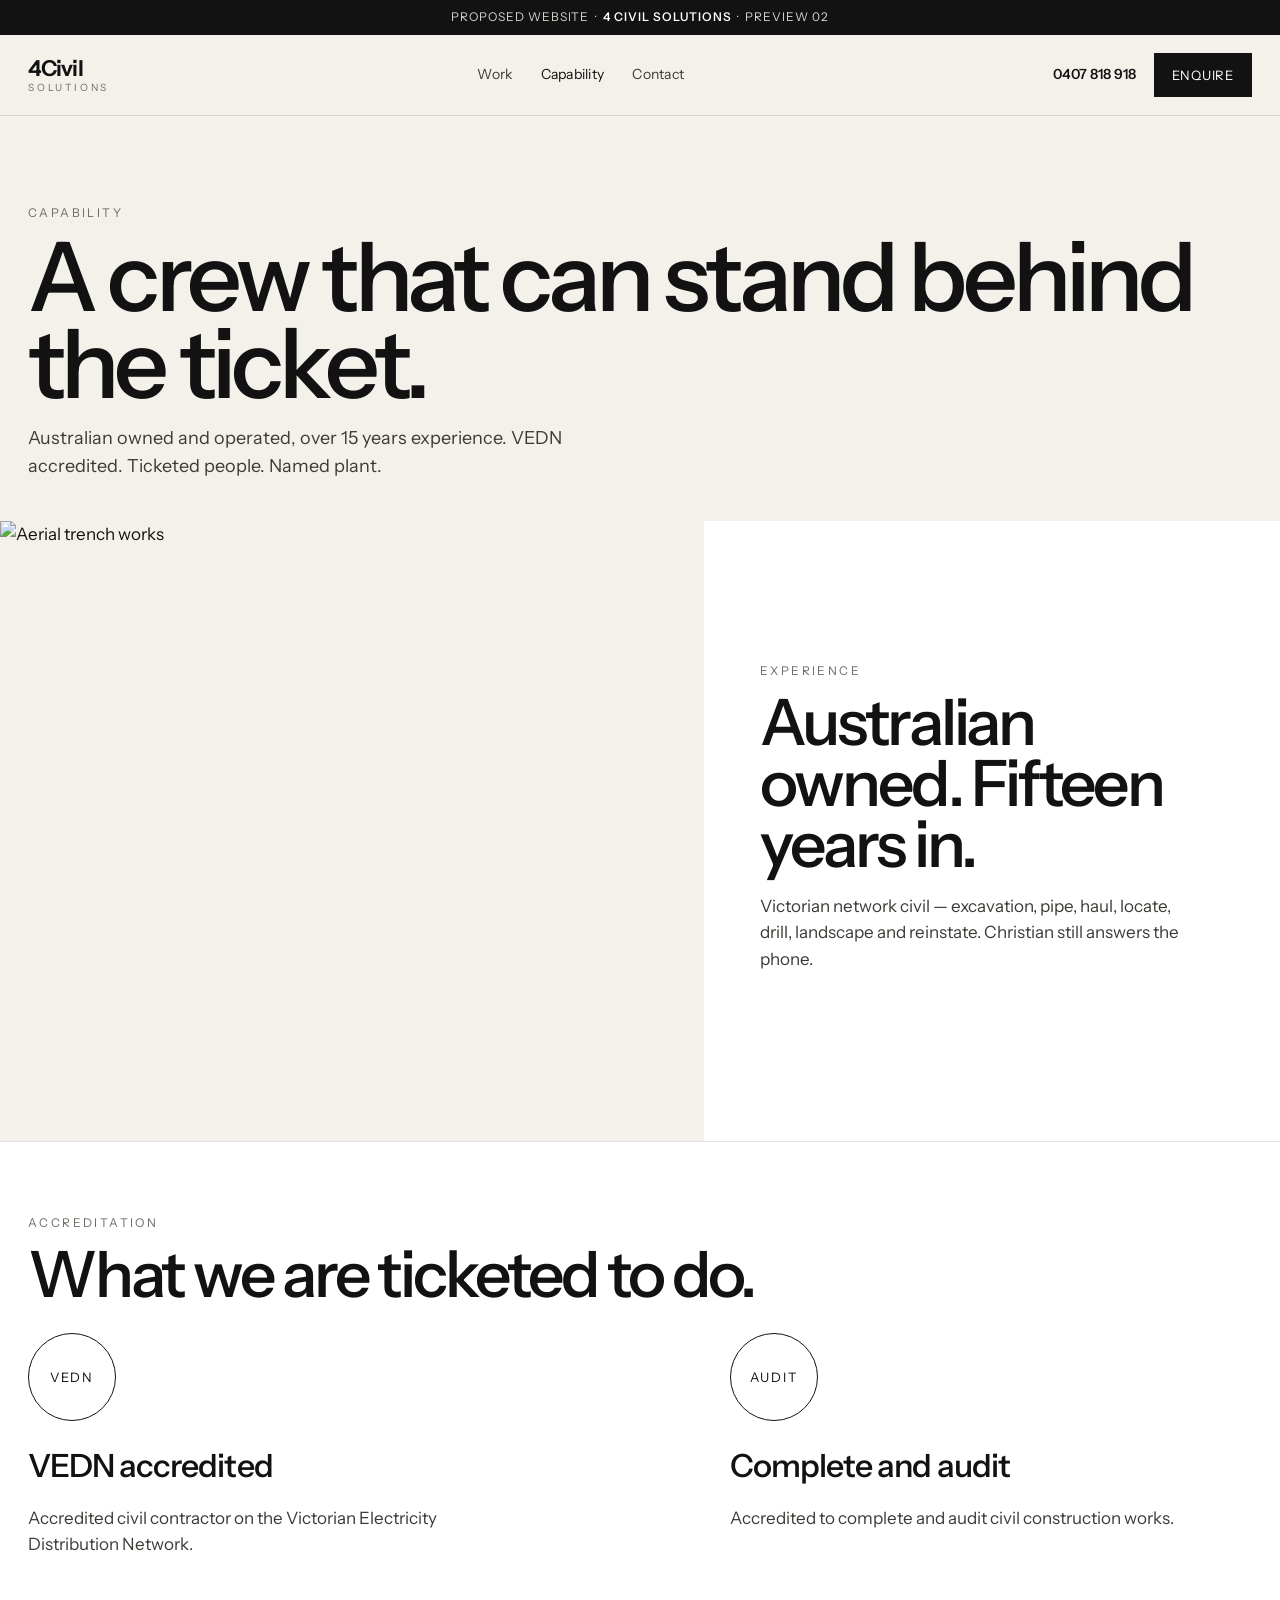
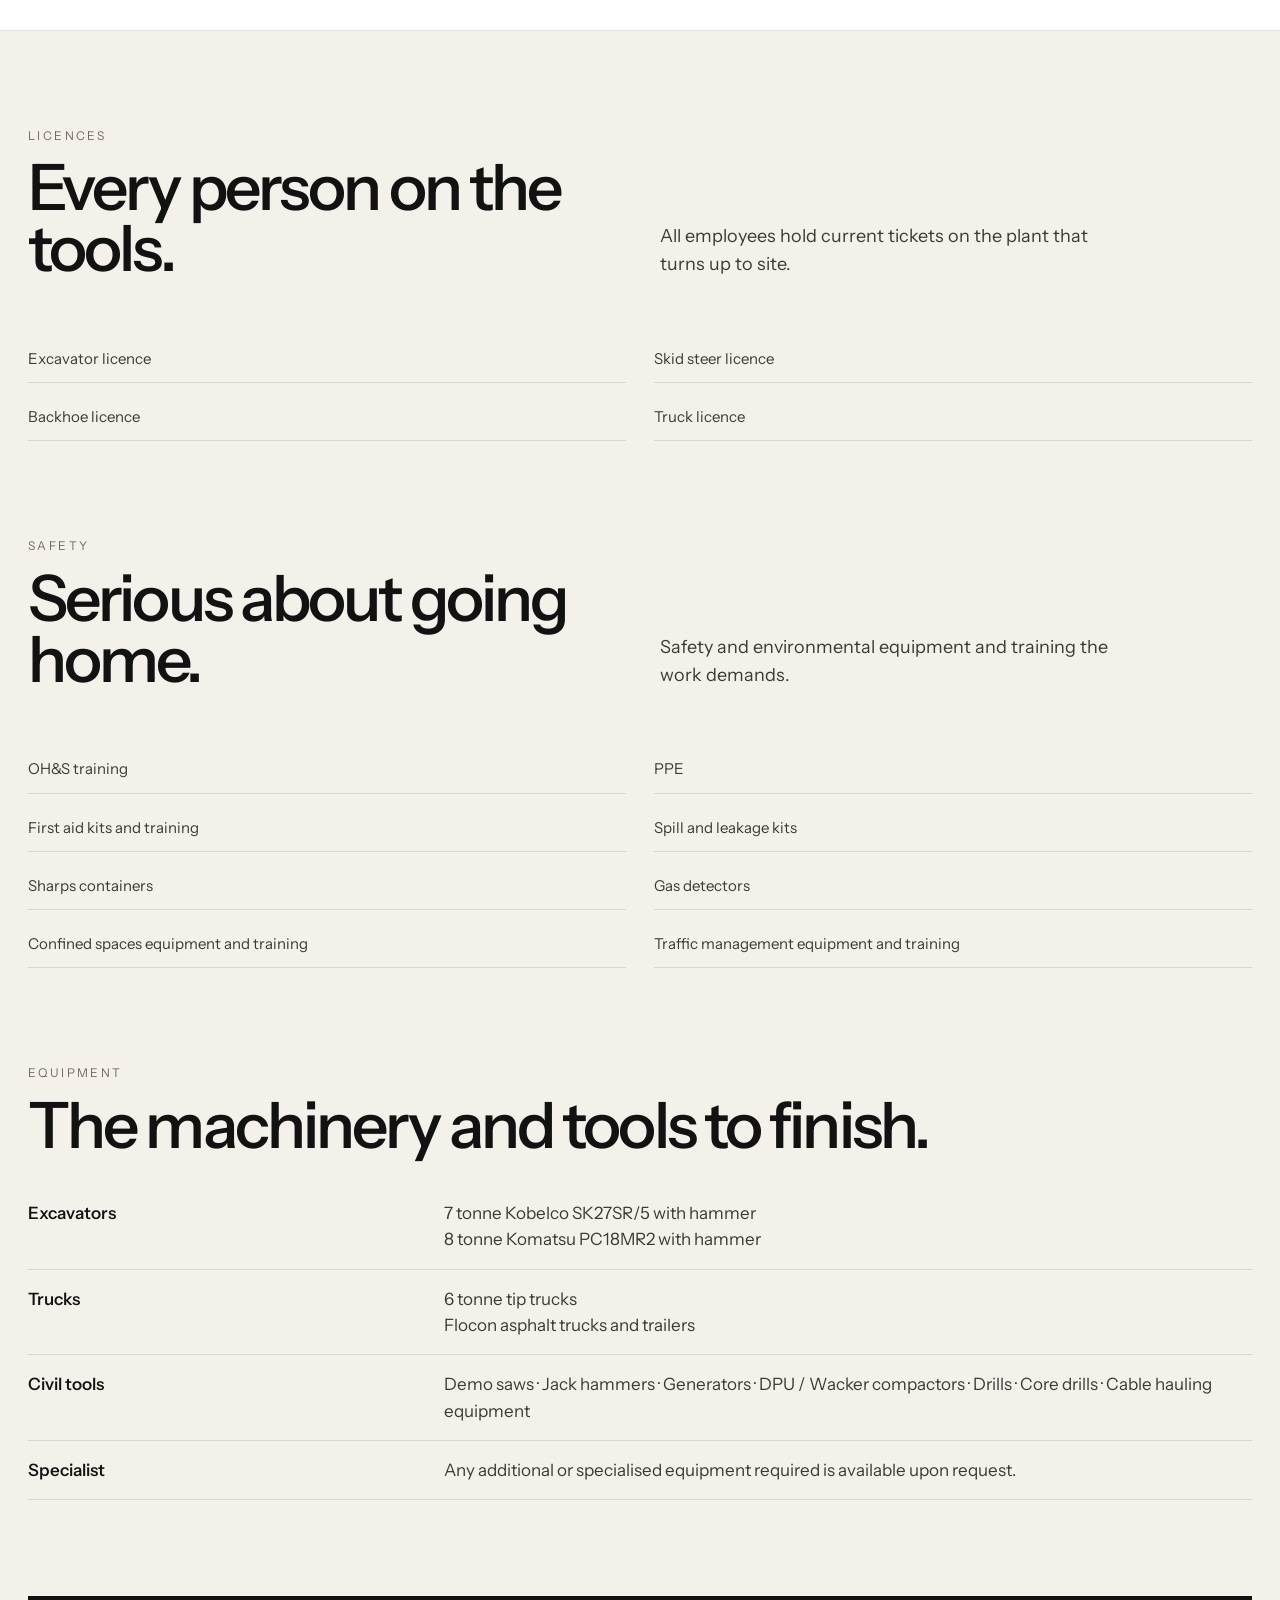
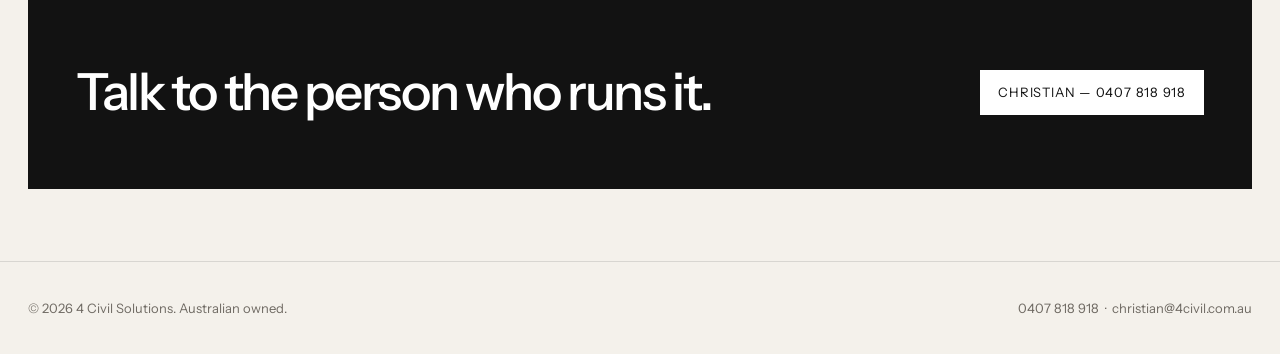
==== capability.html @ 3c49aab9 "Add capability page" ====
<!DOCTYPE html>
<html lang="en-AU">
<head>
  <meta charset="UTF-8" />
  <meta name="viewport" content="width=device-width, initial-scale=1" />
  <title>Capability — 4 Civil Solutions</title>
  <link rel="preconnect" href="https://fonts.googleapis.com" />
  <link rel="preconnect" href="https://fonts.gstatic.com" crossorigin />
  <link href="https://fonts.googleapis.com/css2?family=Instrument+Sans:wght@400;500;560;650&display=swap" rel="stylesheet" />
  <link rel="stylesheet" href="css/styles.css" />
</head>
<body data-page="capability">
  <div id="site-header"></div>
  <header class="page-hero"><div class="kicker">Capability</div><h1>A crew that can stand behind the ticket.</h1><p>Australian owned and operated, over 15 years experience. VEDN accredited. Ticketed people. Named plant.</p></header>
  <section class="split"><img src="https://litter.catbox.moe/63we0l.jpg" alt="Aerial trench works" /><div class="split-copy"><div class="kicker">Experience</div><h2>Australian owned. Fifteen years in.</h2><p>Victorian network civil — excavation, pipe, haul, locate, drill, landscape and reinstate. Christian still answers the phone.</p></div></section>
  <section class="cred-band"><div class="cred-inner"><div class="kicker">Accreditation</div><h2 style="margin-bottom:28px">What we are ticketed to do.</h2><div class="cred-grid"><div><div class="badge">VEDN</div><h3 style="font-size:32px;letter-spacing:-.03em;font-weight:540;margin-bottom:14px">VEDN accredited</h3><p style="color:var(--ink-soft);max-width:460px">Accredited civil contractor on the Victorian Electricity Distribution Network.</p></div><div><div class="badge">Audit</div><h3 style="font-size:32px;letter-spacing:-.03em;font-weight:540;margin-bottom:14px">Complete and audit</h3><p style="color:var(--ink-soft);max-width:460px">Accredited to complete and audit civil construction works.</p></div></div></div></section>
  <section class="section"><div class="section-head"><div><div class="kicker">Licences</div><h2>Every person on the tools.</h2></div><p class="lede">All employees hold current tickets on the plant that turns up to site.</p></div><ul class="tick-grid"><li>Excavator licence</li><li>Skid steer licence</li><li>Backhoe licence</li><li>Truck licence</li></ul></section>
  <section class="section" style="padding-top:0"><div class="section-head"><div><div class="kicker">Safety</div><h2>Serious about going home.</h2></div><p class="lede">Safety and environmental equipment and training the work demands.</p></div><ul class="tick-grid"><li>OH&S training</li><li>PPE</li><li>First aid kits and training</li><li>Spill and leakage kits</li><li>Sharps containers</li><li>Gas detectors</li><li>Confined spaces equipment and training</li><li>Traffic management equipment and training</li></ul></section>
  <section class="section" style="padding-top:0"><div class="kicker">Equipment</div><h2>The machinery and tools to finish.</h2><table class="plant-table"><tr><th>Excavators</th><td>7 tonne Kobelco SK27SR/5 with hammer<br />8 tonne Komatsu PC18MR2 with hammer</td></tr><tr><th>Trucks</th><td>6 tonne tip trucks<br />Flocon asphalt trucks and trailers</td></tr><tr><th>Civil tools</th><td>Demo saws · Jack hammers · Generators · DPU / Wacker compactors · Drills · Core drills · Cable hauling equipment</td></tr><tr><th>Specialist</th><td>Any additional or specialised equipment required is available upon request.</td></tr></table></section>
  <section class="cta-band"><h2>Talk to the person who runs it.</h2><a class="btn" href="contact.html">Christian — 0407 818 918</a></section>
  <div id="site-footer"></div>
  <script src="js/site.js"></script>
</body>
</html>
---- css/styles.css ----
:root{--paper:#f4f1eb;--paper-2:#ebe6dd;--ink:#121212;--ink-soft:#3d3a36;--muted:#6f6a63;--line:rgba(18,18,18,.12);--white:#fff;--accent:#c45c26;--max:1180px;--wide:1440px}*{box-sizing:border-box;margin:0;padding:0}html{scroll-behavior:smooth}body{font-family:Instrument Sans,Helvetica Neue,Arial,sans-serif;background:var(--paper);color:var(--ink);line-height:1.55;font-size:17px;-webkit-font-smoothing:antialiased}img{max-width:100%;display:block}a{color:inherit;text-decoration:none}button,input,textarea,select{font:inherit}.preview-bar{background:var(--ink);color:#d7d2cb;font-size:12px;letter-spacing:.08em;text-transform:uppercase;text-align:center;padding:8px 16px}.preview-bar strong{color:var(--white);font-weight:560}.site-header{position:sticky;top:0;z-index:50;background:rgba(244,241,235,.92);backdrop-filter:blur(14px);border-bottom:1px solid var(--line)}.header-inner{max-width:var(--wide);margin:0 auto;padding:18px 28px;display:flex;align-items:center;justify-content:space-between;gap:24px}.wordmark{display:flex;flex-direction:column;line-height:.9}.wordmark .brand{font-weight:650;letter-spacing:-.04em;font-size:22px}.wordmark .sub{font-size:10px;letter-spacing:.28em;text-transform:uppercase;color:var(--muted);margin-top:5px}.nav{display:flex;align-items:center;gap:28px}.nav a{font-size:14px;letter-spacing:.02em;color:var(--ink-soft)}.nav a:hover,.nav a.active{color:var(--ink)}.header-actions{display:flex;align-items:center;gap:18px}.phone{font-size:14px;font-weight:560}.btn{display:inline-flex;align-items:center;justify-content:center;padding:12px 18px;background:var(--ink);color:var(--white);border:0;cursor:pointer;font-size:13px;letter-spacing:.06em;text-transform:uppercase}.btn:hover{background:#2a2a2a}.btn-ghost{background:transparent;color:var(--ink);border:1px solid var(--ink)}.btn-ghost:hover{background:var(--ink);color:var(--white)}.menu-toggle{display:none;background:0;border:0;width:36px;height:36px;cursor:pointer}.menu-toggle span{display:block;height:1.5px;background:var(--ink);margin:7px 0}.hero{position:relative;min-height:86vh;display:grid;place-items:end start;overflow:hidden}.hero img{position:absolute;inset:0;width:100%;height:100%;object-fit:cover}.hero::after{content:"";position:absolute;inset:0;background:linear-gradient(180deg,rgba(0,0,0,.18),rgba(0,0,0,.45))}.hero-copy{position:relative;z-index:2;padding:0 48px 64px;max-width:980px;color:var(--white)}.eyebrow{font-size:12px;letter-spacing:.22em;text-transform:uppercase;margin-bottom:16px;color:rgba(255,255,255,.78)}.hero h1{font-size:clamp(56px,9vw,128px);font-weight:560;letter-spacing:-.055em;line-height:.88}.hero p{margin-top:22px;max-width:520px;font-size:18px;color:rgba(255,255,255,.88)}.stats{display:grid;grid-template-columns:repeat(4,1fr);border-bottom:1px solid var(--line)}.stat{padding:28px 24px;border-right:1px solid var(--line)}.stat:last-child{border-right:0}.stat b{display:block;font-size:22px;letter-spacing:-.03em;font-weight:600}.stat span{display:block;margin-top:6px;color:var(--muted);font-size:13px}.section{padding:96px 28px;max-width:var(--wide);margin:0 auto}.section-head{display:grid;grid-template-columns:1fr 1fr;gap:40px;margin-bottom:56px;align-items:end}.kicker{font-size:12px;letter-spacing:.2em;text-transform:uppercase;color:var(--muted);margin-bottom:12px}h2{font-size:clamp(36px,5vw,64px);letter-spacing:-.045em;font-weight:540;line-height:.95}.lede{color:var(--ink-soft);font-size:18px;max-width:460px}.split{display:grid;grid-template-columns:1.1fr .9fr;min-height:620px}.split img{width:100%;height:100%;object-fit:cover}.split-copy{padding:72px 56px;display:flex;flex-direction:column;justify-content:center;background:var(--white)}.split-copy p{color:var(--ink-soft);margin:18px 0 28px;max-width:440px}.work-grid{display:grid;grid-template-columns:1.4fr 1fr;gap:16px}.card{position:relative;overflow:hidden;min-height:340px}.card.tall{min-height:700px;grid-row:span 2}.card img{width:100%;height:100%;object-fit:cover}.card figcaption{position:absolute;left:20px;bottom:18px;color:var(--white);text-shadow:0 1px 12px rgba(0,0,0,.45)}.card figcaption b{display:block;font-size:20px;letter-spacing:-.03em;font-weight:540}.card figcaption span{font-size:13px;opacity:.86}.trust{display:grid;grid-template-columns:repeat(4,1fr);gap:12px}.trust article{border-top:1px solid var(--ink);padding-top:16px}.trust h3{font-size:18px;font-weight:560;letter-spacing:-.02em}.trust p{color:var(--muted);font-size:14px;margin-top:8px}.cred-band{background:var(--white);border-top:1px solid var(--line);border-bottom:1px solid var(--line)}.cred-inner{max-width:var(--wide);margin:0 auto;padding:72px 28px}.cred-grid{display:grid;grid-template-columns:1.1fr .9fr;gap:64px}.badge{display:inline-flex;align-items:center;justify-content:center;width:88px;height:88px;border:1px solid var(--ink);border-radius:50%;font-size:13px;letter-spacing:.14em;text-transform:uppercase;margin-bottom:20px}.tick-grid{display:grid;grid-template-columns:1fr 1fr;gap:10px 28px;margin-top:28px}.tick-grid li{list-style:none;padding:12px 0;border-bottom:1px solid var(--line);color:var(--ink-soft);font-size:15px}.jobs{display:grid;grid-template-columns:repeat(4,1fr);gap:1px;background:var(--line);border:1px solid var(--line)}.jobs article{background:var(--paper);padding:28px 24px 32px;min-height:180px}.jobs b{display:block;font-size:13px;letter-spacing:.16em;text-transform:uppercase;color:var(--muted);margin-bottom:12px;font-weight:500}.jobs h3{font-size:22px;letter-spacing:-.03em;font-weight:540}.jobs p{color:var(--muted);font-size:15px;margin-top:10px}.plant-table{width:100%;border-collapse:collapse;margin-top:28px}.plant-table th,.plant-table td{text-align:left;padding:16px 0;border-bottom:1px solid var(--line);vertical-align:top}.plant-table th{width:34%;font-weight:560}.plant-table td{color:var(--ink-soft)}.cta-band{margin:0 28px 72px;background:var(--ink);color:var(--white);padding:72px 48px;display:flex;justify-content:space-between;align-items:center;gap:32px}.cta-band h2{font-size:clamp(32px,4vw,52px)}.cta-band .btn{background:var(--white);color:var(--ink)}.page-hero{padding:88px 28px 40px;max-width:var(--wide);margin:0 auto}.page-hero h1{font-size:clamp(48px,8vw,96px);letter-spacing:-.05em;font-weight:540;line-height:.9}.page-hero p{margin-top:18px;max-width:560px;color:var(--ink-soft);font-size:18px}.service-detail{display:grid;grid-template-columns:.9fr 1.1fr;gap:48px;padding:56px 28px;max-width:var(--wide);margin:0 auto;align-items:center;border-top:1px solid var(--line)}.service-detail.reverse{grid-template-columns:1.1fr .9fr}.service-detail.reverse .copy{order:-1}.service-detail img{width:100%;height:420px;object-fit:cover}.service-detail h2{font-size:42px}.service-detail ul{margin-top:18px;color:var(--ink-soft);padding-left:18px}.service-detail li{margin:6px 0}.contact-grid{display:grid;grid-template-columns:.8fr 1.2fr;gap:48px;max-width:var(--wide);margin:0 auto;padding:20px 28px 96px}.contact-card{background:var(--white);padding:32px}.contact-card h2{font-size:28px;margin-bottom:8px}.contact-card a{display:block;font-size:22px;letter-spacing:-.03em;margin:10px 0}.contact-card p{color:var(--muted);margin-top:16px}form{display:grid;gap:14px}label{font-size:13px;color:var(--muted)}input,textarea{width:100%;border:0;border-bottom:1px solid var(--line);background:transparent;padding:10px 0;outline:0}input:focus,textarea:focus{border-bottom-color:var(--ink)}textarea{min-height:120px;resize:vertical}.form-row{display:grid;grid-template-columns:1fr 1fr;gap:16px}.form-note{color:var(--muted);font-size:13px}.site-footer{border-top:1px solid var(--line);padding:36px 28px;display:flex;justify-content:space-between;gap:24px;max-width:var(--wide);margin:0 auto;color:var(--muted);font-size:13px}@media(max-width:900px){.nav,.phone{display:none}.nav.open{display:flex;flex-direction:column;position:absolute;top:100%;left:0;right:0;background:var(--paper);padding:20px 28px 28px;border-bottom:1px solid var(--line);align-items:flex-start}.menu-toggle{display:block}.stats,.split,.work-grid,.trust,.section-head,.service-detail,.service-detail.reverse,.contact-grid,.form-row,.cred-grid,.tick-grid,.jobs{grid-template-columns:1fr}.split.reverse img,.service-detail.reverse .copy{order:0}.card.tall{min-height:380px;grid-row:auto}.hero-copy{padding:0 22px 40px}.cta-band{flex-direction:column;align-items:flex-start;margin:0 16px 48px;padding:40px 24px}.split-copy{padding:36px 24px}.section{padding:64px 20px}}
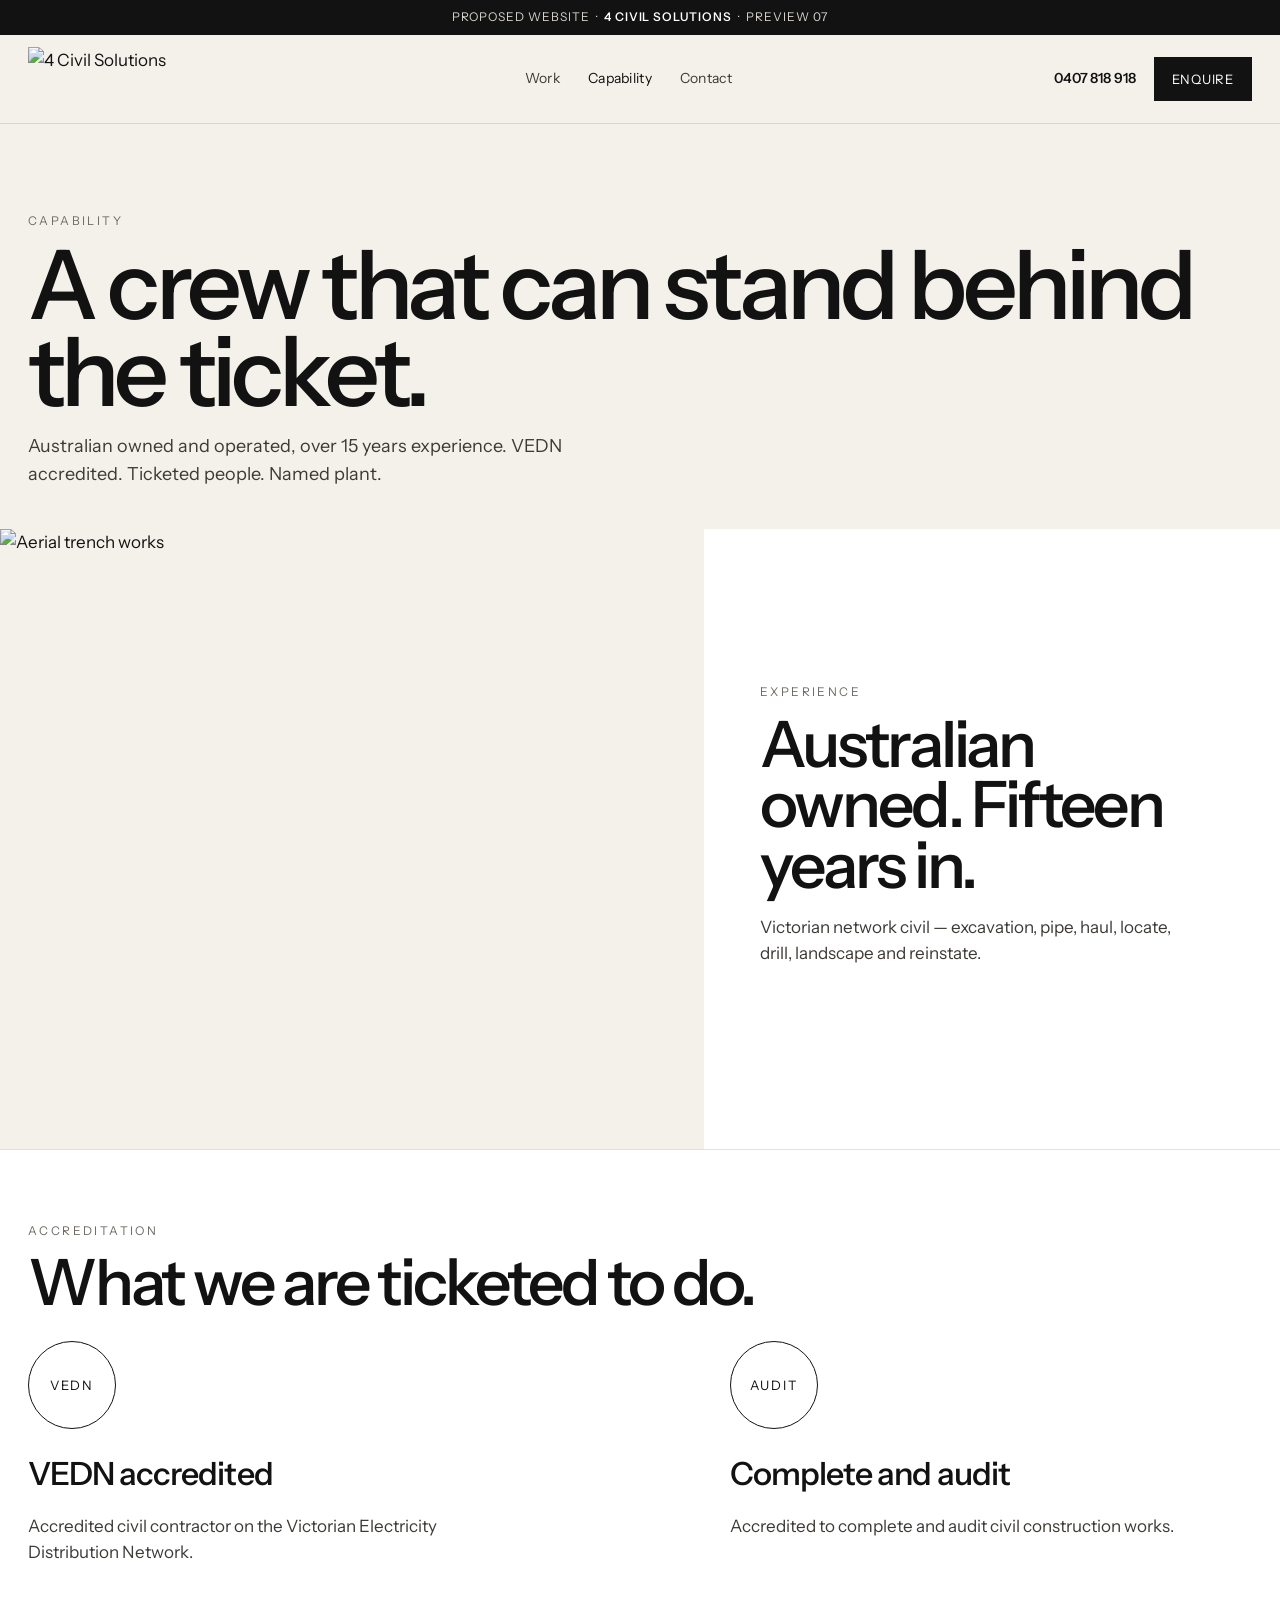
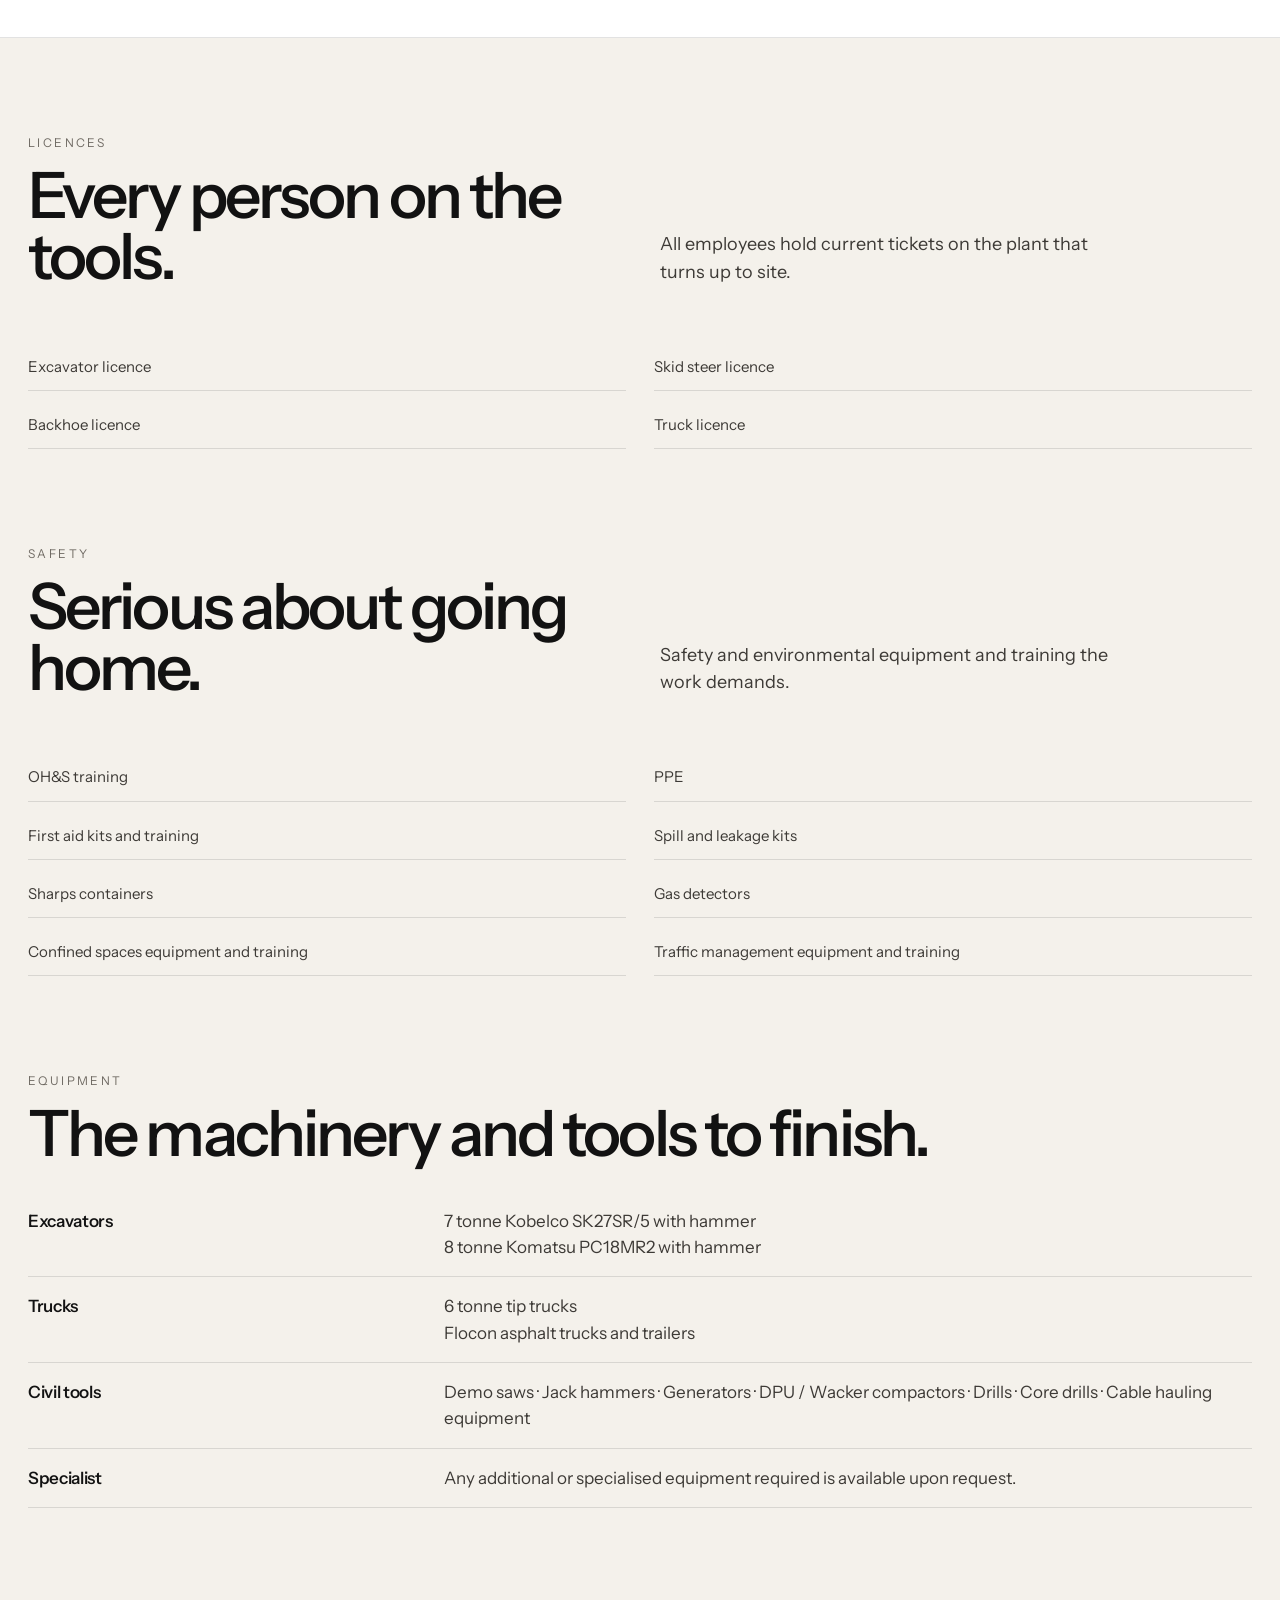
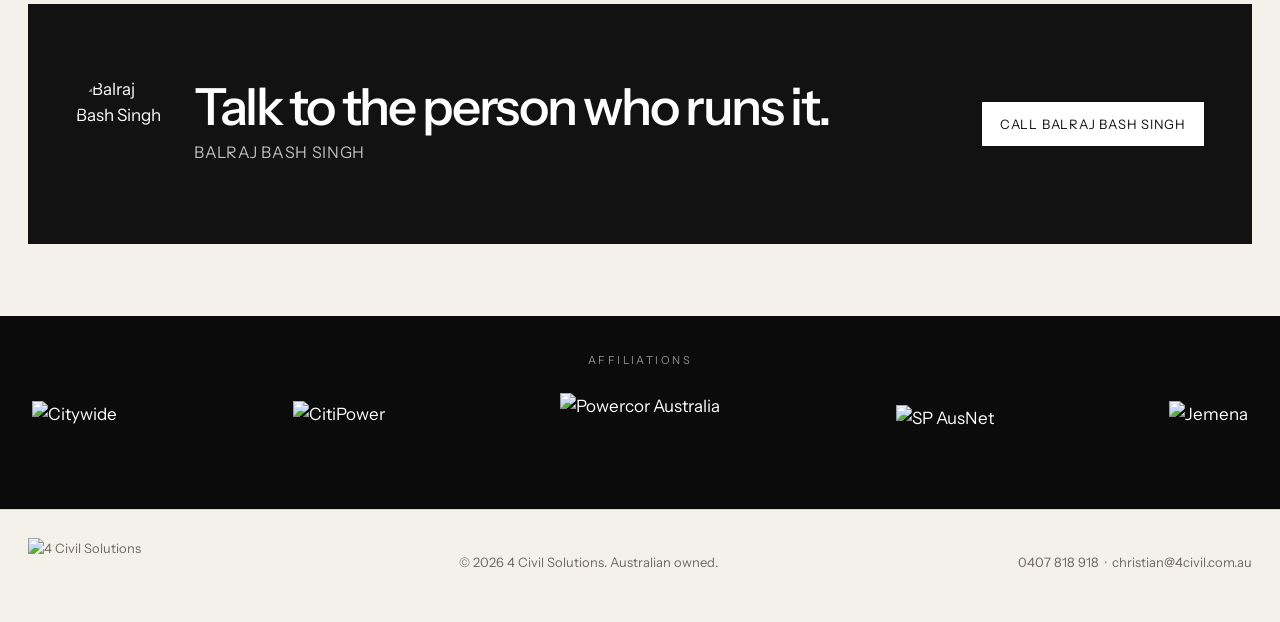
==== commit ad92480a: "Preview 07: CTA Call Balraj Bash Singh with photo" ====
--- a/capability.html
+++ b/capability.html
@@ -7,18 +7,27 @@
   <link rel="preconnect" href="https://fonts.googleapis.com" />
   <link rel="preconnect" href="https://fonts.gstatic.com" crossorigin />
   <link href="https://fonts.googleapis.com/css2?family=Instrument+Sans:wght@400;500;560;650&display=swap" rel="stylesheet" />
-  <link rel="stylesheet" href="css/styles.css" />
+  <link rel="stylesheet" href="css/styles.css?v=07" />
 </head>
 <body data-page="capability">
   <div id="site-header"></div>
   <header class="page-hero"><div class="kicker">Capability</div><h1>A crew that can stand behind the ticket.</h1><p>Australian owned and operated, over 15 years experience. VEDN accredited. Ticketed people. Named plant.</p></header>
-  <section class="split"><img src="https://litter.catbox.moe/63we0l.jpg" alt="Aerial trench works" /><div class="split-copy"><div class="kicker">Experience</div><h2>Australian owned. Fifteen years in.</h2><p>Victorian network civil — excavation, pipe, haul, locate, drill, landscape and reinstate. Christian still answers the phone.</p></div></section>
+  <section class="split"><img src="https://litter.catbox.moe/63we0l.jpg" alt="Aerial trench works" /><div class="split-copy"><div class="kicker">Experience</div><h2>Australian owned. Fifteen years in.</h2><p>Victorian network civil — excavation, pipe, haul, locate, drill, landscape and reinstate.</p></div></section>
   <section class="cred-band"><div class="cred-inner"><div class="kicker">Accreditation</div><h2 style="margin-bottom:28px">What we are ticketed to do.</h2><div class="cred-grid"><div><div class="badge">VEDN</div><h3 style="font-size:32px;letter-spacing:-.03em;font-weight:540;margin-bottom:14px">VEDN accredited</h3><p style="color:var(--ink-soft);max-width:460px">Accredited civil contractor on the Victorian Electricity Distribution Network.</p></div><div><div class="badge">Audit</div><h3 style="font-size:32px;letter-spacing:-.03em;font-weight:540;margin-bottom:14px">Complete and audit</h3><p style="color:var(--ink-soft);max-width:460px">Accredited to complete and audit civil construction works.</p></div></div></div></section>
   <section class="section"><div class="section-head"><div><div class="kicker">Licences</div><h2>Every person on the tools.</h2></div><p class="lede">All employees hold current tickets on the plant that turns up to site.</p></div><ul class="tick-grid"><li>Excavator licence</li><li>Skid steer licence</li><li>Backhoe licence</li><li>Truck licence</li></ul></section>
   <section class="section" style="padding-top:0"><div class="section-head"><div><div class="kicker">Safety</div><h2>Serious about going home.</h2></div><p class="lede">Safety and environmental equipment and training the work demands.</p></div><ul class="tick-grid"><li>OH&S training</li><li>PPE</li><li>First aid kits and training</li><li>Spill and leakage kits</li><li>Sharps containers</li><li>Gas detectors</li><li>Confined spaces equipment and training</li><li>Traffic management equipment and training</li></ul></section>
   <section class="section" style="padding-top:0"><div class="kicker">Equipment</div><h2>The machinery and tools to finish.</h2><table class="plant-table"><tr><th>Excavators</th><td>7 tonne Kobelco SK27SR/5 with hammer<br />8 tonne Komatsu PC18MR2 with hammer</td></tr><tr><th>Trucks</th><td>6 tonne tip trucks<br />Flocon asphalt trucks and trailers</td></tr><tr><th>Civil tools</th><td>Demo saws · Jack hammers · Generators · DPU / Wacker compactors · Drills · Core drills · Cable hauling equipment</td></tr><tr><th>Specialist</th><td>Any additional or specialised equipment required is available upon request.</td></tr></table></section>
-  <section class="cta-band"><h2>Talk to the person who runs it.</h2><a class="btn" href="contact.html">Christian — 0407 818 918</a></section>
+  <section class="cta-band">
+    <div class="cta-person" style="display:flex;align-items:center;gap:22px">
+      <img src="https://litter.catbox.moe/wrd696.jpg" alt="Balraj Bash Singh" width="160" height="160" style="width:96px;height:96px;object-fit:cover;border-radius:50%;flex:0 0 auto" />
+      <div>
+        <h2>Talk to the person who runs it.</h2>
+        <p style="margin-top:8px;font-size:16px;letter-spacing:.04em;text-transform:uppercase;color:rgba(255,255,255,.72)">Balraj Bash Singh</p>
+      </div>
+    </div>
+    <a class="btn" href="tel:+61407818918">Call Balraj Bash Singh</a>
+  </section>
   <div id="site-footer"></div>
-  <script src="js/site.js"></script>
+  <script src="js/site.js?v=07"></script>
 </body>
 </html>
--- a/css/styles.css
+++ b/css/styles.css
@@ -1 +1,527 @@
-:root{--paper:#f4f1eb;--paper-2:#ebe6dd;--ink:#121212;--ink-soft:#3d3a36;--muted:#6f6a63;--line:rgba(18,18,18,.12);--white:#fff;--accent:#c45c26;--max:1180px;--wide:1440px}*{box-sizing:border-box;margin:0;padding:0}html{scroll-behavior:smooth}body{font-family:Instrument Sans,Helvetica Neue,Arial,sans-serif;background:var(--paper);color:var(--ink);line-height:1.55;font-size:17px;-webkit-font-smoothing:antialiased}img{max-width:100%;display:block}a{color:inherit;text-decoration:none}button,input,textarea,select{font:inherit}.preview-bar{background:var(--ink);color:#d7d2cb;font-size:12px;letter-spacing:.08em;text-transform:uppercase;text-align:center;padding:8px 16px}.preview-bar strong{color:var(--white);font-weight:560}.site-header{position:sticky;top:0;z-index:50;background:rgba(244,241,235,.92);backdrop-filter:blur(14px);border-bottom:1px solid var(--line)}.header-inner{max-width:var(--wide);margin:0 auto;padding:18px 28px;display:flex;align-items:center;justify-content:space-between;gap:24px}.wordmark{display:flex;flex-direction:column;line-height:.9}.wordmark .brand{font-weight:650;letter-spacing:-.04em;font-size:22px}.wordmark .sub{font-size:10px;letter-spacing:.28em;text-transform:uppercase;color:var(--muted);margin-top:5px}.nav{display:flex;align-items:center;gap:28px}.nav a{font-size:14px;letter-spacing:.02em;color:var(--ink-soft)}.nav a:hover,.nav a.active{color:var(--ink)}.header-actions{display:flex;align-items:center;gap:18px}.phone{font-size:14px;font-weight:560}.btn{display:inline-flex;align-items:center;justify-content:center;padding:12px 18px;background:var(--ink);color:var(--white);border:0;cursor:pointer;font-size:13px;letter-spacing:.06em;text-transform:uppercase}.btn:hover{background:#2a2a2a}.btn-ghost{background:transparent;color:var(--ink);border:1px solid var(--ink)}.btn-ghost:hover{background:var(--ink);color:var(--white)}.menu-toggle{display:none;background:0;border:0;width:36px;height:36px;cursor:pointer}.menu-toggle span{display:block;height:1.5px;background:var(--ink);margin:7px 0}.hero{position:relative;min-height:86vh;display:grid;place-items:end start;overflow:hidden}.hero img{position:absolute;inset:0;width:100%;height:100%;object-fit:cover}.hero::after{content:"";position:absolute;inset:0;background:linear-gradient(180deg,rgba(0,0,0,.18),rgba(0,0,0,.45))}.hero-copy{position:relative;z-index:2;padding:0 48px 64px;max-width:980px;color:var(--white)}.eyebrow{font-size:12px;letter-spacing:.22em;text-transform:uppercase;margin-bottom:16px;color:rgba(255,255,255,.78)}.hero h1{font-size:clamp(56px,9vw,128px);font-weight:560;letter-spacing:-.055em;line-height:.88}.hero p{margin-top:22px;max-width:520px;font-size:18px;color:rgba(255,255,255,.88)}.stats{display:grid;grid-template-columns:repeat(4,1fr);border-bottom:1px solid var(--line)}.stat{padding:28px 24px;border-right:1px solid var(--line)}.stat:last-child{border-right:0}.stat b{display:block;font-size:22px;letter-spacing:-.03em;font-weight:600}.stat span{display:block;margin-top:6px;color:var(--muted);font-size:13px}.section{padding:96px 28px;max-width:var(--wide);margin:0 auto}.section-head{display:grid;grid-template-columns:1fr 1fr;gap:40px;margin-bottom:56px;align-items:end}.kicker{font-size:12px;letter-spacing:.2em;text-transform:uppercase;color:var(--muted);margin-bottom:12px}h2{font-size:clamp(36px,5vw,64px);letter-spacing:-.045em;font-weight:540;line-height:.95}.lede{color:var(--ink-soft);font-size:18px;max-width:460px}.split{display:grid;grid-template-columns:1.1fr .9fr;min-height:620px}.split img{width:100%;height:100%;object-fit:cover}.split-copy{padding:72px 56px;display:flex;flex-direction:column;justify-content:center;background:var(--white)}.split-copy p{color:var(--ink-soft);margin:18px 0 28px;max-width:440px}.work-grid{display:grid;grid-template-columns:1.4fr 1fr;gap:16px}.card{position:relative;overflow:hidden;min-height:340px}.card.tall{min-height:700px;grid-row:span 2}.card img{width:100%;height:100%;object-fit:cover}.card figcaption{position:absolute;left:20px;bottom:18px;color:var(--white);text-shadow:0 1px 12px rgba(0,0,0,.45)}.card figcaption b{display:block;font-size:20px;letter-spacing:-.03em;font-weight:540}.card figcaption span{font-size:13px;opacity:.86}.trust{display:grid;grid-template-columns:repeat(4,1fr);gap:12px}.trust article{border-top:1px solid var(--ink);padding-top:16px}.trust h3{font-size:18px;font-weight:560;letter-spacing:-.02em}.trust p{color:var(--muted);font-size:14px;margin-top:8px}.cred-band{background:var(--white);border-top:1px solid var(--line);border-bottom:1px solid var(--line)}.cred-inner{max-width:var(--wide);margin:0 auto;padding:72px 28px}.cred-grid{display:grid;grid-template-columns:1.1fr .9fr;gap:64px}.badge{display:inline-flex;align-items:center;justify-content:center;width:88px;height:88px;border:1px solid var(--ink);border-radius:50%;font-size:13px;letter-spacing:.14em;text-transform:uppercase;margin-bottom:20px}.tick-grid{display:grid;grid-template-columns:1fr 1fr;gap:10px 28px;margin-top:28px}.tick-grid li{list-style:none;padding:12px 0;border-bottom:1px solid var(--line);color:var(--ink-soft);font-size:15px}.jobs{display:grid;grid-template-columns:repeat(4,1fr);gap:1px;background:var(--line);border:1px solid var(--line)}.jobs article{background:var(--paper);padding:28px 24px 32px;min-height:180px}.jobs b{display:block;font-size:13px;letter-spacing:.16em;text-transform:uppercase;color:var(--muted);margin-bottom:12px;font-weight:500}.jobs h3{font-size:22px;letter-spacing:-.03em;font-weight:540}.jobs p{color:var(--muted);font-size:15px;margin-top:10px}.plant-table{width:100%;border-collapse:collapse;margin-top:28px}.plant-table th,.plant-table td{text-align:left;padding:16px 0;border-bottom:1px solid var(--line);vertical-align:top}.plant-table th{width:34%;font-weight:560}.plant-table td{color:var(--ink-soft)}.cta-band{margin:0 28px 72px;background:var(--ink);color:var(--white);padding:72px 48px;display:flex;justify-content:space-between;align-items:center;gap:32px}.cta-band h2{font-size:clamp(32px,4vw,52px)}.cta-band .btn{background:var(--white);color:var(--ink)}.page-hero{padding:88px 28px 40px;max-width:var(--wide);margin:0 auto}.page-hero h1{font-size:clamp(48px,8vw,96px);letter-spacing:-.05em;font-weight:540;line-height:.9}.page-hero p{margin-top:18px;max-width:560px;color:var(--ink-soft);font-size:18px}.service-detail{display:grid;grid-template-columns:.9fr 1.1fr;gap:48px;padding:56px 28px;max-width:var(--wide);margin:0 auto;align-items:center;border-top:1px solid var(--line)}.service-detail.reverse{grid-template-columns:1.1fr .9fr}.service-detail.reverse .copy{order:-1}.service-detail img{width:100%;height:420px;object-fit:cover}.service-detail h2{font-size:42px}.service-detail ul{margin-top:18px;color:var(--ink-soft);padding-left:18px}.service-detail li{margin:6px 0}.contact-grid{display:grid;grid-template-columns:.8fr 1.2fr;gap:48px;max-width:var(--wide);margin:0 auto;padding:20px 28px 96px}.contact-card{background:var(--white);padding:32px}.contact-card h2{font-size:28px;margin-bottom:8px}.contact-card a{display:block;font-size:22px;letter-spacing:-.03em;margin:10px 0}.contact-card p{color:var(--muted);margin-top:16px}form{display:grid;gap:14px}label{font-size:13px;color:var(--muted)}input,textarea{width:100%;border:0;border-bottom:1px solid var(--line);background:transparent;padding:10px 0;outline:0}input:focus,textarea:focus{border-bottom-color:var(--ink)}textarea{min-height:120px;resize:vertical}.form-row{display:grid;grid-template-columns:1fr 1fr;gap:16px}.form-note{color:var(--muted);font-size:13px}.site-footer{border-top:1px solid var(--line);padding:36px 28px;display:flex;justify-content:space-between;gap:24px;max-width:var(--wide);margin:0 auto;color:var(--muted);font-size:13px}@media(max-width:900px){.nav,.phone{display:none}.nav.open{display:flex;flex-direction:column;position:absolute;top:100%;left:0;right:0;background:var(--paper);padding:20px 28px 28px;border-bottom:1px solid var(--line);align-items:flex-start}.menu-toggle{display:block}.stats,.split,.work-grid,.trust,.section-head,.service-detail,.service-detail.reverse,.contact-grid,.form-row,.cred-grid,.tick-grid,.jobs{grid-template-columns:1fr}.split.reverse img,.service-detail.reverse .copy{order:0}.card.tall{min-height:380px;grid-row:auto}.hero-copy{padding:0 22px 40px}.cta-band{flex-direction:column;align-items:flex-start;margin:0 16px 48px;padding:40px 24px}.split-copy{padding:36px 24px}.section{padding:64px 20px}}+:root {
+  --paper: #f4f1eb;
+  --paper-2: #ebe6dd;
+  --ink: #121212;
+  --ink-soft: #3d3a36;
+  --muted: #6f6a63;
+  --line: rgba(18, 18, 18, 0.12);
+  --white: #ffffff;
+  --accent: #c45c26;
+  --max: 1180px;
+  --wide: 1440px;
+}
+
+* { box-sizing: border-box; margin: 0; padding: 0; }
+html { scroll-behavior: smooth; }
+body {
+  font-family: "Instrument Sans", "Helvetica Neue", Arial, sans-serif;
+  background: var(--paper);
+  color: var(--ink);
+  line-height: 1.55;
+  font-size: 17px;
+  -webkit-font-smoothing: antialiased;
+}
+img { max-width: 100%; display: block; }
+a { color: inherit; text-decoration: none; }
+button, input, textarea, select { font: inherit; }
+
+.preview-bar {
+  background: var(--ink);
+  color: #d7d2cb;
+  font-size: 12px;
+  letter-spacing: 0.08em;
+  text-transform: uppercase;
+  text-align: center;
+  padding: 8px 16px;
+}
+.preview-bar strong { color: var(--white); font-weight: 560; }
+
+.site-header {
+  position: sticky;
+  top: 0;
+  z-index: 50;
+  background: rgba(244, 241, 235, 0.92);
+  backdrop-filter: blur(14px);
+  border-bottom: 1px solid var(--line);
+}
+.header-inner {
+  max-width: var(--wide);
+  margin: 0 auto;
+  padding: 12px 28px;
+  display: flex;
+  align-items: center;
+  justify-content: space-between;
+  gap: 24px;
+}
+.brand-lockup {
+  display: flex;
+  align-items: center;
+  flex-shrink: 0;
+}
+.brand-logo {
+  height: 52px;
+  width: auto;
+  display: block;
+}
+.nav {
+  display: flex;
+  align-items: center;
+  gap: 28px;
+}
+.nav a {
+  font-size: 14px;
+  letter-spacing: 0.02em;
+  color: var(--ink-soft);
+}
+.nav a:hover, .nav a.active { color: var(--ink); }
+.header-actions {
+  display: flex;
+  align-items: center;
+  gap: 18px;
+}
+.phone {
+  font-size: 14px;
+  font-weight: 560;
+  letter-spacing: -0.01em;
+}
+.btn {
+  display: inline-flex;
+  align-items: center;
+  justify-content: center;
+  padding: 12px 18px;
+  background: var(--ink);
+  color: var(--white);
+  border: 0;
+  cursor: pointer;
+  font-size: 13px;
+  letter-spacing: 0.06em;
+  text-transform: uppercase;
+  transition: background 0.2s ease, transform 0.2s ease;
+}
+.btn:hover { background: #2a2a2a; }
+.btn-ghost {
+  background: transparent;
+  color: var(--ink);
+  border: 1px solid var(--ink);
+}
+.btn-ghost:hover { background: var(--ink); color: var(--white); }
+.menu-toggle {
+  display: none;
+  background: none;
+  border: 0;
+  width: 36px;
+  height: 36px;
+  cursor: pointer;
+}
+.menu-toggle span {
+  display: block;
+  height: 1.5px;
+  background: var(--ink);
+  margin: 7px 0;
+}
+
+.hero {
+  position: relative;
+  min-height: 86vh;
+  display: grid;
+  place-items: end start;
+  overflow: hidden;
+}
+.hero img {
+  position: absolute;
+  inset: 0;
+  width: 100%;
+  height: 100%;
+  object-fit: cover;
+}
+.hero::after {
+  content: "";
+  position: absolute;
+  inset: 0;
+  background: linear-gradient(180deg, rgba(0,0,0,0.18) 0%, rgba(0,0,0,0.45) 100%);
+}
+.hero-copy {
+  position: relative;
+  z-index: 2;
+  padding: 0 48px 64px;
+  max-width: 980px;
+  color: var(--white);
+}
+.eyebrow {
+  font-size: 12px;
+  letter-spacing: 0.22em;
+  text-transform: uppercase;
+  margin-bottom: 16px;
+  color: rgba(255,255,255,0.78);
+}
+.hero h1 {
+  font-size: clamp(56px, 9vw, 128px);
+  font-weight: 560;
+  letter-spacing: -0.055em;
+  line-height: 0.88;
+}
+.hero p {
+  margin-top: 22px;
+  max-width: 520px;
+  font-size: 18px;
+  color: rgba(255,255,255,0.88);
+}
+
+.stats {
+  display: grid;
+  grid-template-columns: repeat(4, 1fr);
+  border-bottom: 1px solid var(--line);
+}
+.stat {
+  padding: 28px 24px;
+  border-right: 1px solid var(--line);
+}
+.stat:last-child { border-right: 0; }
+.stat b {
+  display: block;
+  font-size: 22px;
+  letter-spacing: -0.03em;
+  font-weight: 600;
+}
+.stat span {
+  display: block;
+  margin-top: 6px;
+  color: var(--muted);
+  font-size: 13px;
+}
+
+.section {
+  padding: 96px 28px;
+  max-width: var(--wide);
+  margin: 0 auto;
+}
+.section-head {
+  display: grid;
+  grid-template-columns: 1fr 1fr;
+  gap: 40px;
+  margin-bottom: 56px;
+  align-items: end;
+}
+.kicker {
+  font-size: 12px;
+  letter-spacing: 0.2em;
+  text-transform: uppercase;
+  color: var(--muted);
+  margin-bottom: 12px;
+}
+h2 {
+  font-size: clamp(36px, 5vw, 64px);
+  letter-spacing: -0.045em;
+  font-weight: 540;
+  line-height: 0.95;
+}
+.lede {
+  color: var(--ink-soft);
+  font-size: 18px;
+  max-width: 460px;
+}
+
+.services {
+  display: grid;
+  grid-template-columns: repeat(2, 1fr);
+  gap: 18px;
+}
+.service {
+  background: var(--white);
+  padding: 28px 28px 24px;
+  min-height: 168px;
+  display: flex;
+  flex-direction: column;
+  justify-content: space-between;
+  border: 1px solid transparent;
+  transition: border-color 0.2s ease;
+}
+.service:hover { border-color: var(--line); }
+.service h3 {
+  font-size: 26px;
+  letter-spacing: -0.03em;
+  font-weight: 540;
+}
+.service p { color: var(--muted); font-size: 15px; margin-top: 10px; }
+
+.split {
+  display: grid;
+  grid-template-columns: 1.1fr 0.9fr;
+  min-height: 620px;
+}
+.split img { width: 100%; height: 100%; object-fit: cover; }
+.split-copy {
+  padding: 72px 56px;
+  display: flex;
+  flex-direction: column;
+  justify-content: center;
+  background: var(--white);
+}
+.split-copy p { color: var(--ink-soft); margin: 18px 0 28px; max-width: 440px; }
+.split.reverse { grid-template-columns: 0.9fr 1.1fr; }
+.split.reverse img { order: 2; }
+
+.work-grid {
+  display: grid;
+  grid-template-columns: 1.4fr 1fr;
+  gap: 16px;
+}
+.card {
+  position: relative;
+  overflow: hidden;
+  min-height: 340px;
+}
+.card.tall { min-height: 700px; grid-row: span 2; }
+.card img { width: 100%; height: 100%; object-fit: cover; }
+.card figcaption {
+  position: absolute;
+  left: 20px;
+  bottom: 18px;
+  color: var(--white);
+  text-shadow: 0 1px 12px rgba(0,0,0,0.45);
+}
+.card figcaption b { display: block; font-size: 20px; letter-spacing: -0.03em; font-weight: 540; }
+.card figcaption span { font-size: 13px; opacity: 0.86; }
+
+.trust {
+  display: grid;
+  grid-template-columns: repeat(4, 1fr);
+  gap: 12px;
+}
+.trust article {
+  border-top: 1px solid var(--ink);
+  padding-top: 16px;
+}
+.trust h3 { font-size: 18px; font-weight: 560; letter-spacing: -0.02em; }
+.trust p { color: var(--muted); font-size: 14px; margin-top: 8px; }
+
+.cred-band {
+  background: var(--white);
+  border-top: 1px solid var(--line);
+  border-bottom: 1px solid var(--line);
+}
+.cred-inner {
+  max-width: var(--wide);
+  margin: 0 auto;
+  padding: 72px 28px;
+}
+.cred-grid {
+  display: grid;
+  grid-template-columns: 1.1fr 0.9fr;
+  gap: 64px;
+  align-items: start;
+}
+.badge {
+  display: inline-flex;
+  align-items: center;
+  justify-content: center;
+  width: 88px;
+  height: 88px;
+  border: 1px solid var(--ink);
+  border-radius: 50%;
+  font-size: 13px;
+  letter-spacing: 0.14em;
+  text-transform: uppercase;
+  margin-bottom: 20px;
+}
+.tick-grid {
+  display: grid;
+  grid-template-columns: 1fr 1fr;
+  gap: 10px 28px;
+  margin-top: 28px;
+}
+.tick-grid li {
+  list-style: none;
+  padding: 12px 0;
+  border-bottom: 1px solid var(--line);
+  color: var(--ink-soft);
+  font-size: 15px;
+}
+.jobs {
+  display: grid;
+  grid-template-columns: repeat(4, 1fr);
+  gap: 1px;
+  background: var(--line);
+  border: 1px solid var(--line);
+}
+.jobs article {
+  background: var(--paper);
+  padding: 28px 24px 32px;
+  min-height: 180px;
+}
+.jobs b {
+  display: block;
+  font-size: 13px;
+  letter-spacing: 0.16em;
+  text-transform: uppercase;
+  color: var(--muted);
+  margin-bottom: 12px;
+  font-weight: 500;
+}
+.jobs h3 {
+  font-size: 22px;
+  letter-spacing: -0.03em;
+  font-weight: 540;
+}
+.jobs p { color: var(--muted); font-size: 15px; margin-top: 10px; }
+.plant-table {
+  width: 100%;
+  border-collapse: collapse;
+  margin-top: 28px;
+}
+.plant-table th,
+.plant-table td {
+  text-align: left;
+  padding: 16px 0;
+  border-bottom: 1px solid var(--line);
+  vertical-align: top;
+}
+.plant-table th {
+  width: 34%;
+  font-weight: 560;
+  letter-spacing: -0.02em;
+}
+.plant-table td { color: var(--ink-soft); }
+
+.cta-band {
+  margin: 0 28px 72px;
+  background: var(--ink);
+  color: var(--white);
+  padding: 72px 48px;
+  display: flex;
+  justify-content: space-between;
+  align-items: center;
+  gap: 32px;
+}
+.cta-band h2 { font-size: clamp(32px, 4vw, 52px); }
+.cta-band .btn { background: var(--white); color: var(--ink); }
+.cta-band .btn:hover { background: #ece8e1; }
+
+.page-hero {
+  padding: 88px 28px 40px;
+  max-width: var(--wide);
+  margin: 0 auto;
+}
+.page-hero h1 {
+  font-size: clamp(48px, 8vw, 96px);
+  letter-spacing: -0.05em;
+  font-weight: 540;
+  line-height: 0.9;
+}
+.page-hero p {
+  margin-top: 18px;
+  max-width: 560px;
+  color: var(--ink-soft);
+  font-size: 18px;
+}
+
+.service-detail {
+  display: grid;
+  grid-template-columns: 0.9fr 1.1fr;
+  gap: 48px;
+  padding: 56px 28px;
+  max-width: var(--wide);
+  margin: 0 auto;
+  align-items: center;
+  border-top: 1px solid var(--line);
+}
+.service-detail.reverse { grid-template-columns: 1.1fr 0.9fr; }
+.service-detail.reverse .copy { order: -1; }
+.service-detail img { width: 100%; height: 420px; object-fit: cover; }
+.service-detail h2 { font-size: 42px; }
+.service-detail ul {
+  margin-top: 18px;
+  color: var(--ink-soft);
+  padding-left: 18px;
+}
+.service-detail li { margin: 6px 0; }
+
+.plant {
+  display: grid;
+  grid-template-columns: 1fr 1fr;
+  gap: 48px;
+}
+.list dt {
+  font-weight: 560;
+  margin-top: 18px;
+}
+.list dd { color: var(--muted); }
+
+.contact-grid {
+  display: grid;
+  grid-template-columns: 0.8fr 1.2fr;
+  gap: 48px;
+  max-width: var(--wide);
+  margin: 0 auto;
+  padding: 20px 28px 96px;
+}
+.contact-card {
+  background: var(--white);
+  padding: 32px;
+}
+.contact-card h2 { font-size: 28px; margin-bottom: 8px; }
+.contact-card a { display: block; font-size: 22px; letter-spacing: -0.03em; margin: 10px 0; }
+.contact-card p { color: var(--muted); margin-top: 16px; }
+
+form { display: grid; gap: 14px; }
+label { font-size: 13px; color: var(--muted); }
+input, textarea {
+  width: 100%;
+  border: 0;
+  border-bottom: 1px solid var(--line);
+  background: transparent;
+  padding: 10px 0;
+  outline: none;
+}
+input:focus, textarea:focus { border-bottom-color: var(--ink); }
+textarea { min-height: 120px; resize: vertical; }
+.form-row { display: grid; grid-template-columns: 1fr 1fr; gap: 16px; }
+.form-note { color: var(--muted); font-size: 13px; }
+
+.site-footer {
+  border-top: 1px solid var(--line);
+  padding: 28px 28px 36px;
+  display: flex;
+  align-items: center;
+  justify-content: space-between;
+  gap: 24px;
+  max-width: var(--wide);
+  margin: 0 auto;
+  color: var(--muted);
+  font-size: 13px;
+}
+.footer-logo {
+  height: 36px;
+  width: auto;
+  display: block;
+}
+
+@media (max-width: 900px) {
+  .nav, .phone { display: none; }
+  .nav.open {
+    display: flex;
+    flex-direction: column;
+    position: absolute;
+    top: 100%;
+    left: 0;
+    right: 0;
+    background: var(--paper);
+    padding: 20px 28px 28px;
+    border-bottom: 1px solid var(--line);
+    align-items: flex-start;
+  }
+  .menu-toggle { display: block; }
+  .stats, .services, .split, .split.reverse, .work-grid, .trust, .section-head,
+  .service-detail, .service-detail.reverse, .plant, .contact-grid, .form-row,
+  .cred-grid, .tick-grid, .jobs {
+    grid-template-columns: 1fr;
+  }
+  .split.reverse img, .service-detail.reverse .copy { order: 0; }
+  .card.tall { min-height: 380px; grid-row: auto; }
+  .hero-copy { padding: 0 22px 40px; }
+  .cta-band { flex-direction: column; align-items: flex-start; margin: 0 16px 48px; padding: 40px 24px; }
+  .split-copy { padding: 36px 24px; }
+  .section { padding: 64px 20px; }
+  .site-footer { flex-wrap: wrap; }
+  .brand-logo { height: 44px; }
+}
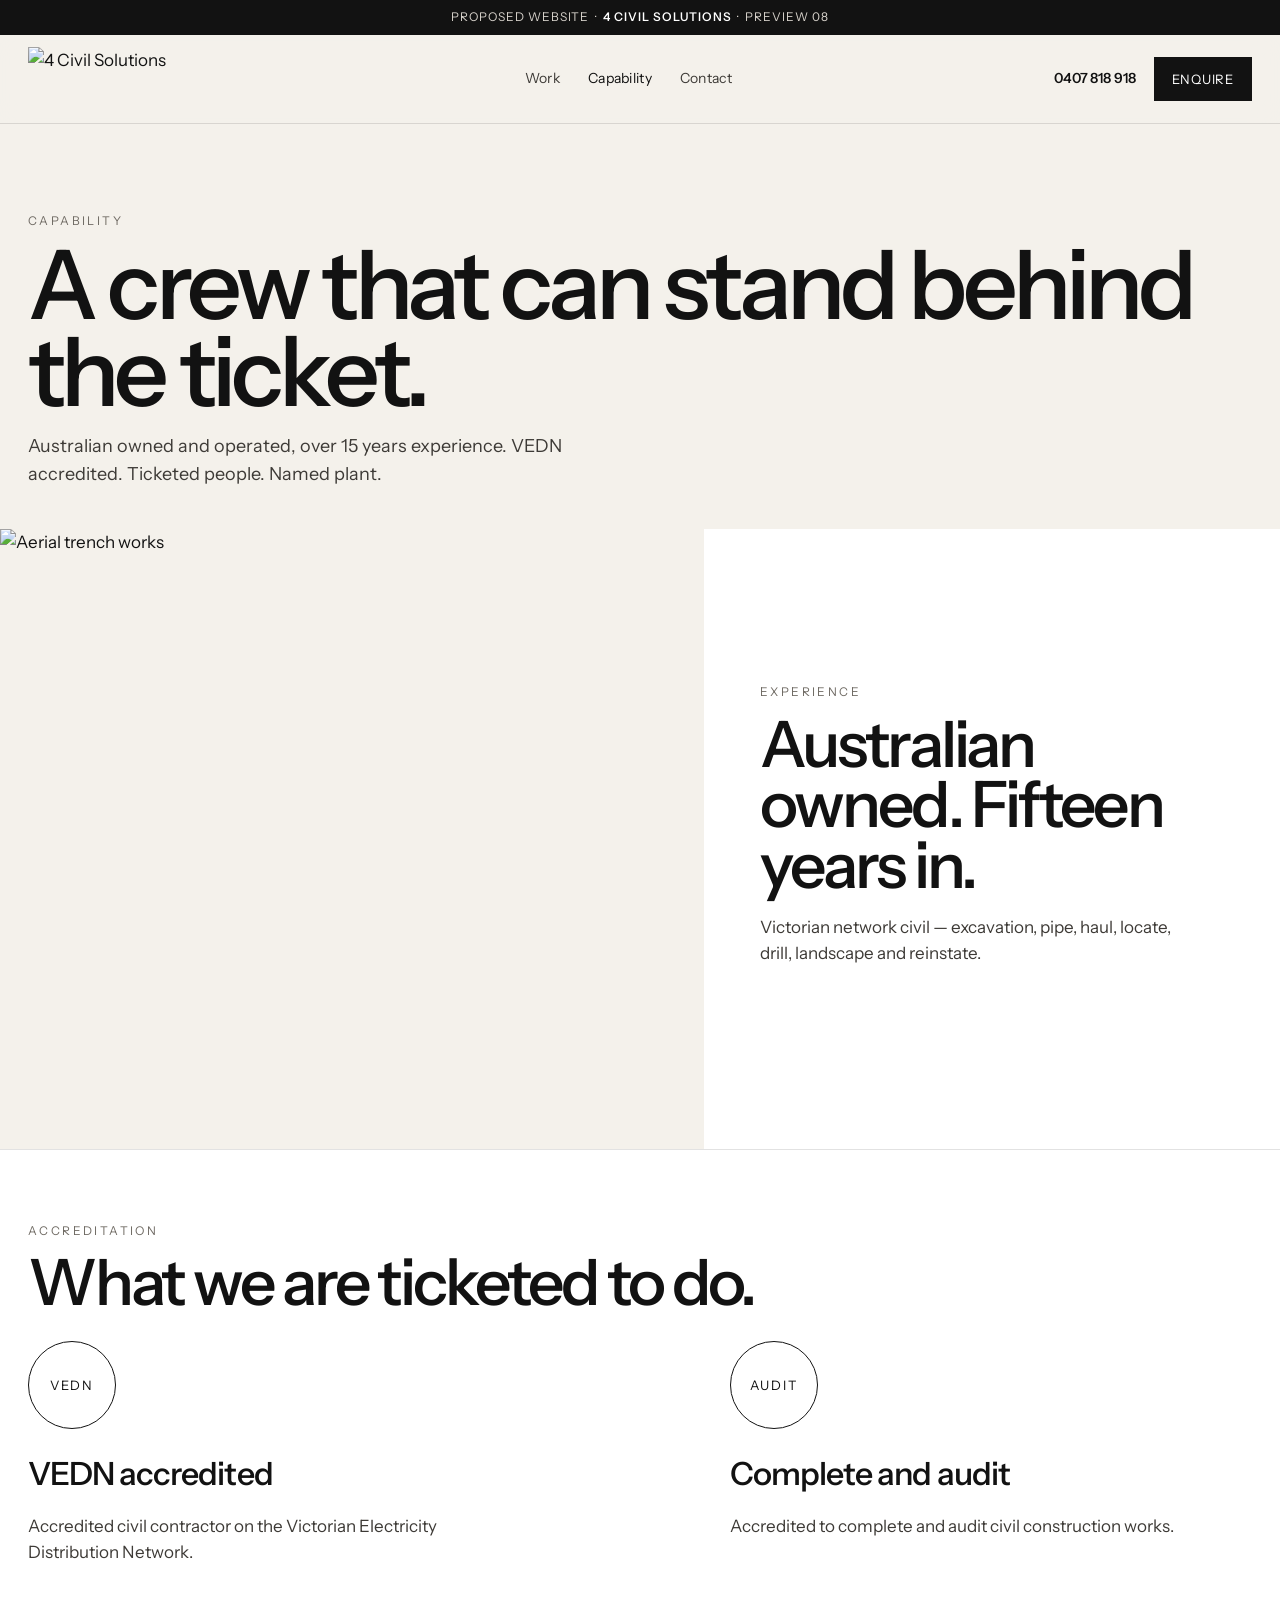
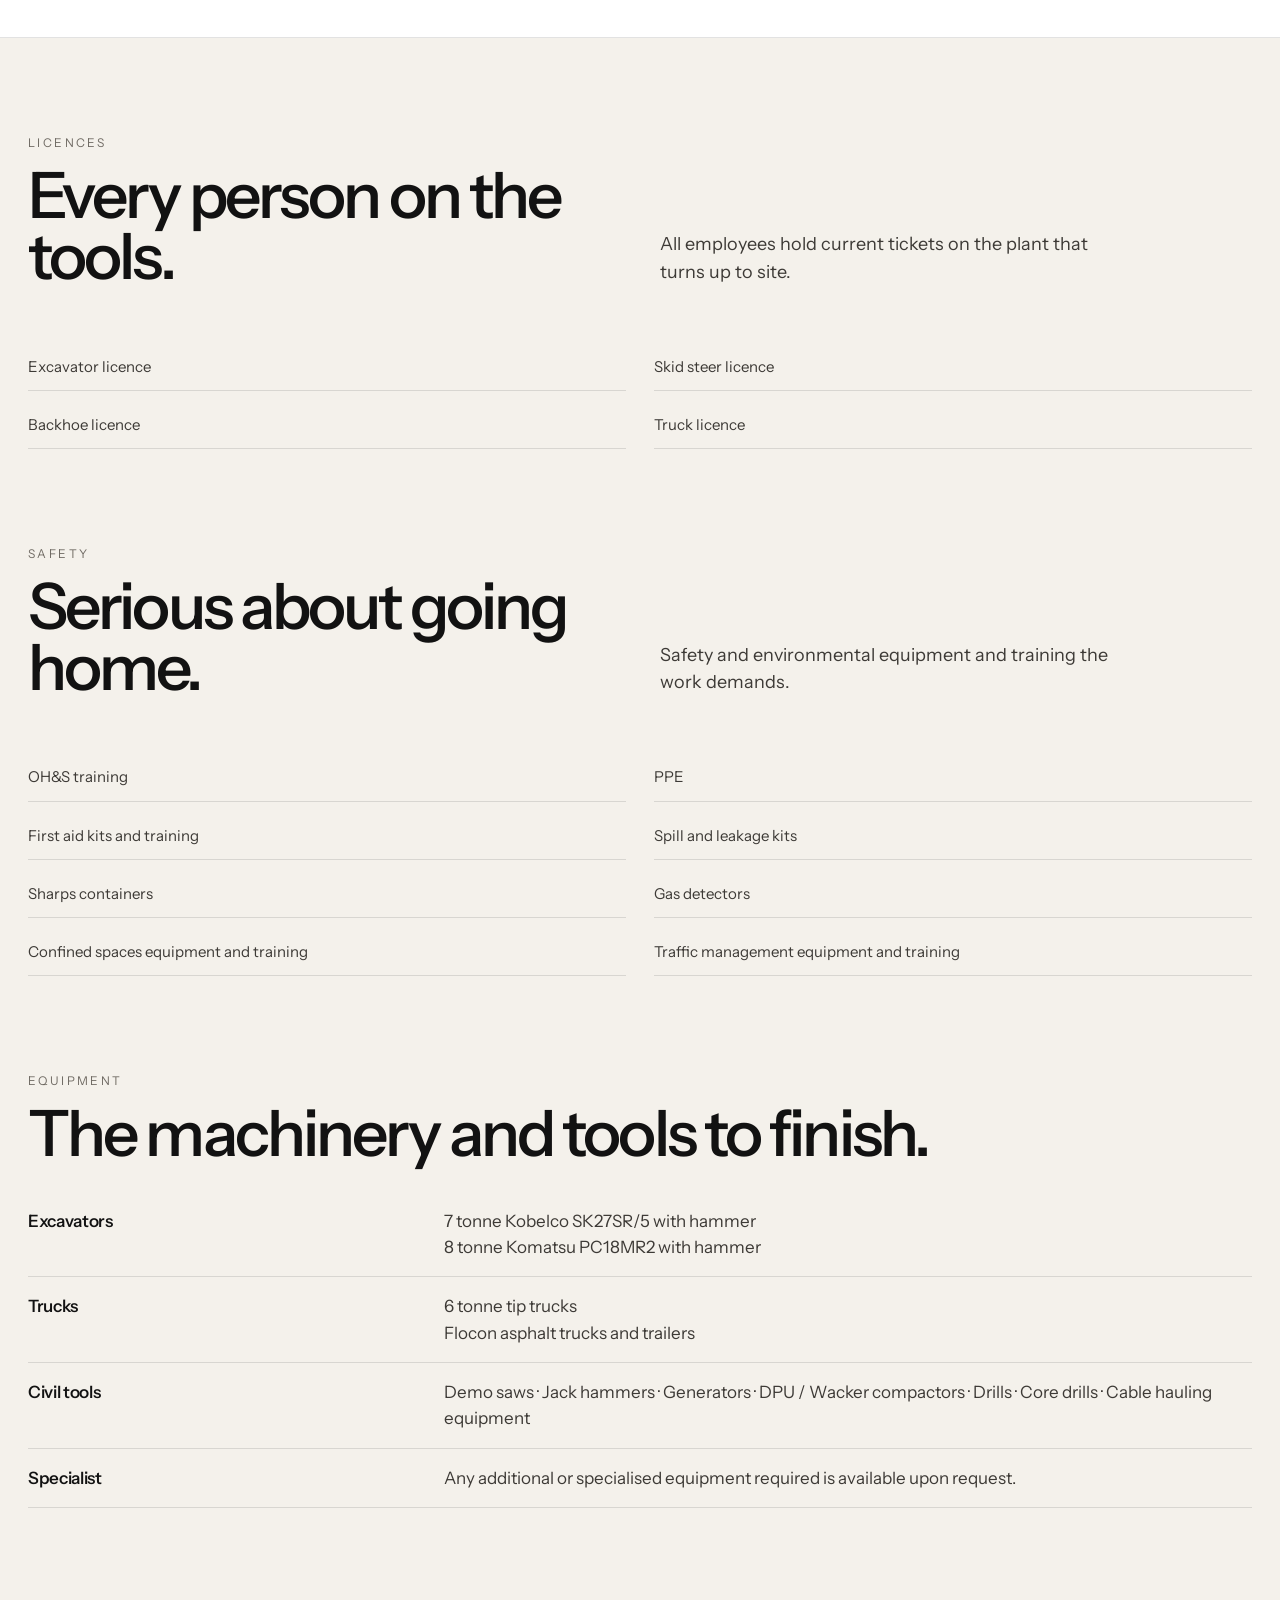
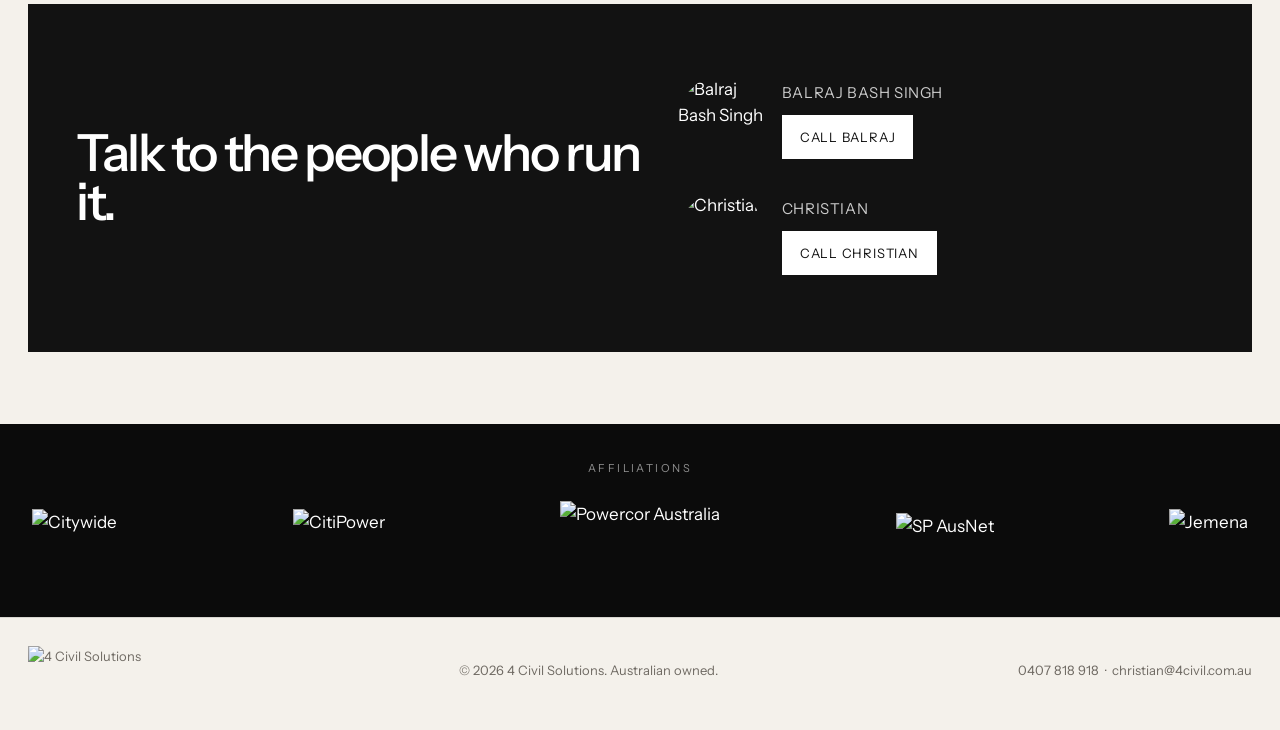
==== commit edd9cb7b: "Preview 08: CTA shows Balraj and Christian with photos" ====
--- a/capability.html
+++ b/capability.html
@@ -7,7 +7,7 @@
   <link rel="preconnect" href="https://fonts.googleapis.com" />
   <link rel="preconnect" href="https://fonts.gstatic.com" crossorigin />
   <link href="https://fonts.googleapis.com/css2?family=Instrument+Sans:wght@400;500;560;650&display=swap" rel="stylesheet" />
-  <link rel="stylesheet" href="css/styles.css?v=07" />
+  <link rel="stylesheet" href="css/styles.css?v=08" />
 </head>
 <body data-page="capability">
   <div id="site-header"></div>
@@ -17,17 +17,26 @@
   <section class="section"><div class="section-head"><div><div class="kicker">Licences</div><h2>Every person on the tools.</h2></div><p class="lede">All employees hold current tickets on the plant that turns up to site.</p></div><ul class="tick-grid"><li>Excavator licence</li><li>Skid steer licence</li><li>Backhoe licence</li><li>Truck licence</li></ul></section>
   <section class="section" style="padding-top:0"><div class="section-head"><div><div class="kicker">Safety</div><h2>Serious about going home.</h2></div><p class="lede">Safety and environmental equipment and training the work demands.</p></div><ul class="tick-grid"><li>OH&S training</li><li>PPE</li><li>First aid kits and training</li><li>Spill and leakage kits</li><li>Sharps containers</li><li>Gas detectors</li><li>Confined spaces equipment and training</li><li>Traffic management equipment and training</li></ul></section>
   <section class="section" style="padding-top:0"><div class="kicker">Equipment</div><h2>The machinery and tools to finish.</h2><table class="plant-table"><tr><th>Excavators</th><td>7 tonne Kobelco SK27SR/5 with hammer<br />8 tonne Komatsu PC18MR2 with hammer</td></tr><tr><th>Trucks</th><td>6 tonne tip trucks<br />Flocon asphalt trucks and trailers</td></tr><tr><th>Civil tools</th><td>Demo saws · Jack hammers · Generators · DPU / Wacker compactors · Drills · Core drills · Cable hauling equipment</td></tr><tr><th>Specialist</th><td>Any additional or specialised equipment required is available upon request.</td></tr></table></section>
-  <section class="cta-band">
-    <div class="cta-person" style="display:flex;align-items:center;gap:22px">
-      <img src="https://litter.catbox.moe/wrd696.jpg" alt="Balraj Bash Singh" width="160" height="160" style="width:96px;height:96px;object-fit:cover;border-radius:50%;flex:0 0 auto" />
-      <div>
-        <h2>Talk to the person who runs it.</h2>
-        <p style="margin-top:8px;font-size:16px;letter-spacing:.04em;text-transform:uppercase;color:rgba(255,255,255,.72)">Balraj Bash Singh</p>
-      </div>
+  <section class="cta-band cta-band-people">
+    <h2>Talk to the people who run it.</h2>
+    <div class="cta-people" style="display:flex;align-items:center;gap:28px 40px;flex-wrap:wrap">
+      <article class="cta-person" style="display:flex;align-items:center;gap:16px">
+        <img src="https://litter.catbox.moe/wrd696.jpg" alt="Balraj Bash Singh" width="160" height="160" style="width:88px;height:88px;object-fit:cover;border-radius:50%" />
+        <div>
+          <p style="margin:0 0 10px;letter-spacing:.04em;text-transform:uppercase;color:rgba(255,255,255,.78)">Balraj Bash Singh</p>
+          <a class="btn" href="tel:+61407818918">Call Balraj</a>
+        </div>
+      </article>
+      <article class="cta-person" style="display:flex;align-items:center;gap:16px">
+        <img src="https://litter.catbox.moe/z946p2.jpg" alt="Christian" width="160" height="160" style="width:88px;height:88px;object-fit:cover;border-radius:50%" />
+        <div>
+          <p style="margin:0 0 10px;letter-spacing:.04em;text-transform:uppercase;color:rgba(255,255,255,.78)">Christian</p>
+          <a class="btn" href="tel:+61407818918">Call Christian</a>
+        </div>
+      </article>
     </div>
-    <a class="btn" href="tel:+61407818918">Call Balraj Bash Singh</a>
   </section>
   <div id="site-footer"></div>
-  <script src="js/site.js?v=07"></script>
+  <script src="js/site.js?v=08"></script>
 </body>
 </html>
